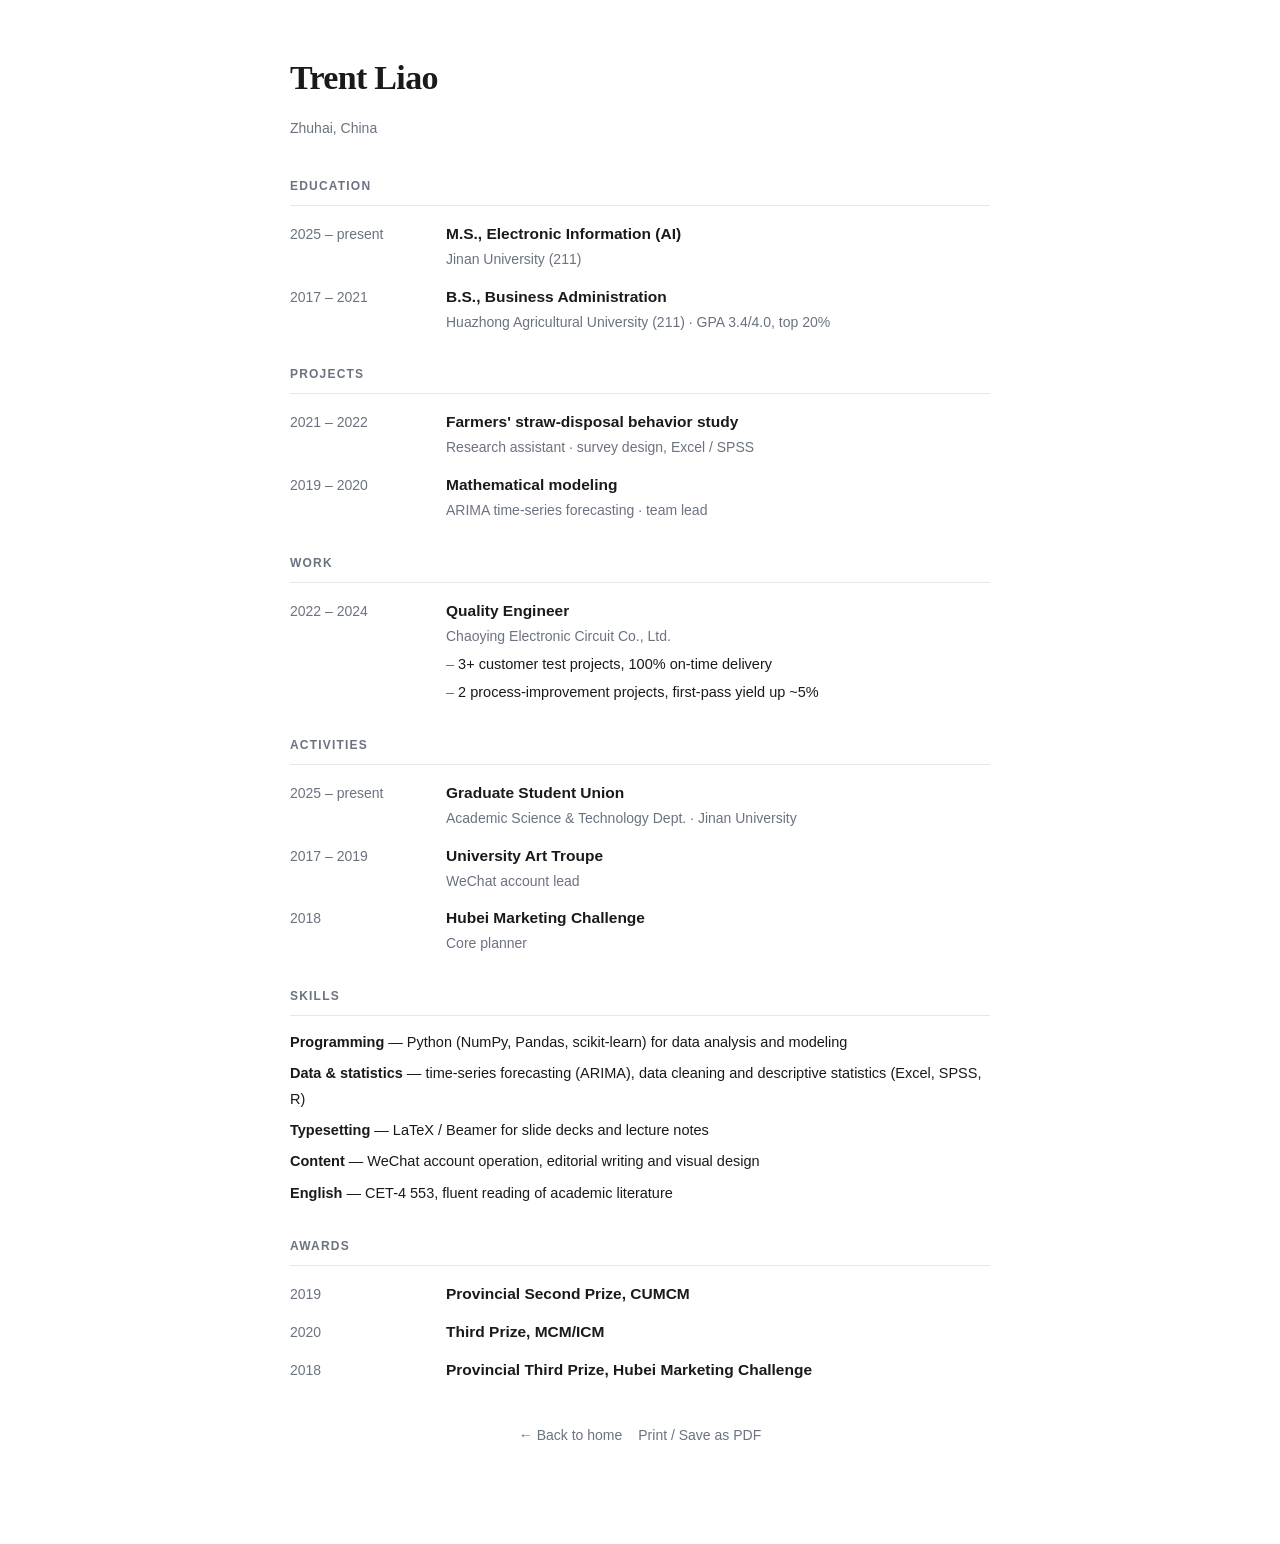
==== cv.html @ b4eb5b86 "Initial commit: personal homepage and CV" ====
<!DOCTYPE html>
<html lang="en">
<head>
  <meta charset="UTF-8" />
  <meta name="viewport" content="width=device-width, initial-scale=1.0" />
  <title>Trent Liao · CV</title>
  <link rel="icon" href="data:image/svg+xml,<svg xmlns='http://www.w3.org/2000/svg' viewBox='0 0 100 100'><text y='.9em' font-size='90'>🔥</text></svg>" />
  <link rel="stylesheet" href="style.css" />
  <style>
    /* CV：极简、流水账式记录，只用分隔线与两栏对齐 */
    .cv-wrap { padding: 48px 24px 96px; }
    .cv-page { max-width: 700px; margin: 0 auto; }

    .cv-header { margin-bottom: 36px; }
    .cv-header h1 { font-family: var(--font-serif); font-size: 34px; font-weight: 700; letter-spacing: -0.02em; }
    .cv-contact { margin-top: 8px; color: var(--muted); font-size: 14px; }

    .cv-section { margin-bottom: 30px; }
    .cv-section h2 {
      font-family: var(--font-sans);
      font-size: 12px;
      font-weight: 600;
      letter-spacing: 0.1em;
      text-transform: uppercase;
      color: var(--muted);
      border-bottom: 1px solid var(--border);
      padding-bottom: 8px;
      margin-bottom: 14px;
    }

    .cv-item { display: flex; gap: 24px; margin-bottom: 11px; }
    .cv-item:last-child { margin-bottom: 0; }
    .cv-item-date { flex: 0 0 132px; color: var(--muted); font-size: 14px; padding-top: 2px; }
    .cv-item-body { flex: 1; min-width: 0; }
    .cv-item-title { font-weight: 600; font-size: 15.5px; }
    .cv-item-place { color: var(--muted); font-size: 14px; }
    .cv-item ul { list-style: none; margin-top: 4px; }
    .cv-item li { font-size: 14.5px; }
    .cv-item li + li { margin-top: 2px; }
    .cv-item li::before { content: "–  "; color: var(--muted); }

    .cv-skill { list-style: none; font-size: 14.5px; }
    .cv-skill li + li { margin-top: 6px; }

    .cv-tools { display: flex; gap: 16px; justify-content: center; margin-top: 40px; }
    .cv-tools a { font-size: 14px; color: var(--muted); }
    .cv-tools a:hover { color: var(--accent); text-decoration: none; }

    @media (max-width: 640px) {
      .cv-item { flex-direction: column; gap: 2px; }
      .cv-item-date { flex: none; }
    }

    @media print {
      .cv-tools { display: none; }
    }
  </style>
</head>
<body>

  <div class="cv-wrap">
    <div class="cv-page">
      <header class="cv-header">
        <h1>Trent Liao</h1>
        <p class="cv-contact">Zhuhai, China</p>
      </header>

      <section class="cv-section">
        <h2>Education</h2>
        <div class="cv-item">
          <div class="cv-item-date">2025 – present</div>
          <div class="cv-item-body">
            <div class="cv-item-title">M.S., Electronic Information (AI)</div>
            <div class="cv-item-place">Jinan University (211)</div>
          </div>
        </div>
        <div class="cv-item">
          <div class="cv-item-date">2017 – 2021</div>
          <div class="cv-item-body">
            <div class="cv-item-title">B.S., Business Administration</div>
            <div class="cv-item-place">Huazhong Agricultural University (211) · GPA 3.4/4.0, top 20%</div>
          </div>
        </div>
      </section>

      <section class="cv-section">
        <h2>Projects</h2>
        <div class="cv-item">
          <div class="cv-item-date">2021 – 2022</div>
          <div class="cv-item-body">
            <div class="cv-item-title">Farmers' straw-disposal behavior study</div>
            <div class="cv-item-place">Research assistant · survey design, Excel / SPSS</div>
          </div>
        </div>
        <div class="cv-item">
          <div class="cv-item-date">2019 – 2020</div>
          <div class="cv-item-body">
            <div class="cv-item-title">Mathematical modeling</div>
            <div class="cv-item-place">ARIMA time-series forecasting · team lead</div>
          </div>
        </div>
      </section>

      <section class="cv-section">
        <h2>Work</h2>
        <div class="cv-item">
          <div class="cv-item-date">2022 – 2024</div>
          <div class="cv-item-body">
            <div class="cv-item-title">Quality Engineer</div>
            <div class="cv-item-place">Chaoying Electronic Circuit Co., Ltd.</div>
            <ul>
              <li>3+ customer test projects, 100% on-time delivery</li>
              <li>2 process-improvement projects, first-pass yield up ~5%</li>
            </ul>
          </div>
        </div>
      </section>

      <section class="cv-section">
        <h2>Activities</h2>
        <div class="cv-item">
          <div class="cv-item-date">2025 – present</div>
          <div class="cv-item-body">
            <div class="cv-item-title">Graduate Student Union</div>
            <div class="cv-item-place">Academic Science &amp; Technology Dept. · Jinan University</div>
          </div>
        </div>
        <div class="cv-item">
          <div class="cv-item-date">2017 – 2019</div>
          <div class="cv-item-body">
            <div class="cv-item-title">University Art Troupe</div>
            <div class="cv-item-place">WeChat account lead</div>
          </div>
        </div>
        <div class="cv-item">
          <div class="cv-item-date">2018</div>
          <div class="cv-item-body">
            <div class="cv-item-title">Hubei Marketing Challenge</div>
            <div class="cv-item-place">Core planner</div>
          </div>
        </div>
      </section>

      <section class="cv-section">
        <h2>Skills</h2>
        <ul class="cv-skill">
          <li><b>Programming</b> — Python (NumPy, Pandas, scikit-learn) for data analysis and modeling</li>
          <li><b>Data &amp; statistics</b> — time-series forecasting (ARIMA), data cleaning and descriptive statistics (Excel, SPSS, R)</li>
          <li><b>Typesetting</b> — LaTeX / Beamer for slide decks and lecture notes</li>
          <li><b>Content</b> — WeChat account operation, editorial writing and visual design</li>
          <li><b>English</b> — CET-4 553, fluent reading of academic literature</li>
        </ul>
      </section>

      <section class="cv-section">
        <h2>Awards</h2>
        <div class="cv-item">
          <div class="cv-item-date">2019</div>
          <div class="cv-item-body">
            <div class="cv-item-title">Provincial Second Prize, CUMCM</div>
          </div>
        </div>
        <div class="cv-item">
          <div class="cv-item-date">2020</div>
          <div class="cv-item-body">
            <div class="cv-item-title">Third Prize, MCM/ICM</div>
          </div>
        </div>
        <div class="cv-item">
          <div class="cv-item-date">2018</div>
          <div class="cv-item-body">
            <div class="cv-item-title">Provincial Third Prize, Hubei Marketing Challenge</div>
          </div>
        </div>
      </section>
    </div>

    <div class="cv-tools">
      <a href="index.html">← Back to home</a>
      <a href="#" onclick="window.print(); return false;">Print / Save as PDF</a>
    </div>
  </div>

</body>
</html>
---- style.css ----
/* ============================================================
   个人主页样式 · 极简学术风
   想改颜色：改下面 :root 里的 --accent 等变量即可
   ============================================================ */

:root {
  --bg: #ffffff;
  --nav-bg: rgba(255, 255, 255, 0.9);
  --bg-soft: #f7f8fa;
  --text: #1a1a1a;
  --muted: #6b7280;
  --border: #e5e7eb;
  --accent: #1e40af;        /* 强调色（链接、下划线、图标悬停） */
  --accent-soft: #eef2ff;   /* 强调色的浅色版（悬停背景） */
  --font-sans: -apple-system, BlinkMacSystemFont, "Segoe UI", "Helvetica Neue",
    Arial, "PingFang SC", "Microsoft YaHei", sans-serif;
  /* 衬线字体：标题/名字用，和正文形成对比（参考 al-folio 的 Roboto Slab） */
  --font-serif: "EB Garamond", "Charter", "Iowan Old Style", Georgia, "Songti SC",
    "Noto Serif SC", "Source Han Serif SC", serif;
  --font-mono: "SF Mono", ui-monospace, Menlo, Consolas, monospace;
  --maxw: 880px;
  --measure: 78ch;   /* 正文每行最大字符数（阅读舒适线宽，放宽一些） */
  --radius: 12px;
}

/* 深色模式配色：切换按钮给 <html> 加 data-theme="dark" 后生效 */
[data-theme="dark"] {
  --bg: #0f172a;
  --nav-bg: rgba(15, 23, 42, 0.9);
  --bg-soft: #1e293b;
  --text: #e2e8f0;
  --muted: #94a3b8;
  --border: #334155;
  --accent: #8ab4f8;
  --accent-soft: #1e2f4a;
}

* { box-sizing: border-box; margin: 0; padding: 0; }

html { scroll-behavior: smooth; }

body {
  font-family: var(--font-sans);
  font-size: 16px;
  color: var(--text);
  background: var(--bg);
  line-height: 1.75;
  -webkit-font-smoothing: antialiased;
  text-rendering: optimizeLegibility;
}

a { color: var(--accent); text-decoration: none; }
a:hover { text-decoration: underline; }

/* 重点文字加强：加粗 + 强调色（用于自我介绍里的关键词） */
strong { font-weight: 600; color: var(--accent); }

/* 标题统一用衬线字体，与正文形成对比 */
h1, h2, h3 { font-family: var(--font-serif); text-rendering: optimizeLegibility; }

.container { max-width: var(--maxw); margin: 0 auto; padding: 0 24px; }

/* ============ 顶部导航 ============ */
.navbar {
  position: sticky;
  top: 0;
  z-index: 10;
  background: var(--nav-bg);
  backdrop-filter: blur(8px);
  border-bottom: 1px solid var(--border);
}
.nav-inner {
  display: flex;
  align-items: center;
  justify-content: flex-end;
  height: 60px;
}

.nav-links { list-style: none; display: flex; gap: 26px; }
.nav-links a { color: var(--text); font-size: 14.5px; letter-spacing: 0.01em; }
.nav-links a:hover { color: var(--accent); text-decoration: none; }

/* 右侧组合：导航链接 + 主题切换 + 汉堡按钮 */
.nav-right { display: flex; align-items: center; gap: 18px; }

/* 深色模式切换按钮（太阳/月亮） */
.theme-toggle {
  background: none;
  border: none;
  cursor: pointer;
  color: var(--text);
  padding: 4px;
  display: inline-flex;
  align-items: center;
  justify-content: center;
}
.theme-toggle svg { width: 20px; height: 20px; fill: currentColor; }
.theme-toggle .icon-sun { display: none; }
[data-theme="dark"] .theme-toggle .icon-sun { display: block; }
[data-theme="dark"] .theme-toggle .icon-moon { display: none; }

/* 移动端菜单按钮（桌面隐藏） */
.nav-toggle {
  display: none;
  flex-direction: column;
  gap: 5px;
  background: none;
  border: none;
  cursor: pointer;
  padding: 4px;
}
.nav-toggle span {
  width: 22px; height: 2px;
  background: var(--text);
  transition: transform 0.2s ease, opacity 0.2s ease;
}

/* ============ 自我介绍（About）头部 ============ */
.about-head {
  display: flex;
  align-items: center;
  gap: 36px;
  margin-bottom: 28px;
}
.about-intro h1 {
  font-size: 46px;
  font-weight: 700;
  letter-spacing: -0.03em;
  line-height: 1.08;
  margin-bottom: 10px;
}
.about-tagline {
  font-family: var(--font-serif);
  font-size: 20px;
  letter-spacing: -0.01em;
  color: var(--muted);
  margin-bottom: 22px;
}
.about-body p { max-width: var(--measure); }
.about-body p + p { margin-top: 18px; }
.about-body .reading { font-size: 14.5px; color: var(--muted); }
.about-body .reading em { color: var(--text); }

/* 圆形社交图标按钮 */
.social { display: flex; gap: 14px; }
.social-link {
  width: 42px;
  height: 42px;
  display: inline-flex;
  align-items: center;
  justify-content: center;
  border: 1px solid var(--border);
  border-radius: 50%;
  color: var(--text);
  transition: color 0.15s ease, border-color 0.15s ease, transform 0.15s ease;
}
.social-link:hover {
  border-color: var(--accent);
  color: var(--accent);
  transform: translateY(-2px);
  text-decoration: none;
}
.social-link svg { width: 20px; height: 20px; fill: currentColor; }

/* 头像占位圆形 */
.avatar {
  flex-shrink: 0;
  width: 132px;
  height: 132px;
  border-radius: 50%;
  background: var(--accent-soft);
  color: var(--accent);
  display: flex;
  align-items: center;
  justify-content: center;
  font-size: 28px;
  font-weight: 600;
  border: 1px solid var(--border);
  box-shadow: 0 4px 20px rgba(0, 0, 0, 0.08);
}
.avatar-img {
  width: 100%; height: 100%;
  border-radius: 50%;
  object-fit: cover;
  display: block;
}

/* ============ 章节通用 ============ */
main section { padding: 88px 0; scroll-margin-top: 84px; }
main section + section { border-top: 1px solid var(--border); }
.section-label {
  font-family: var(--font-mono);
  font-size: 13px;
  color: var(--accent);
  letter-spacing: 0.12em;
  text-transform: uppercase;
  margin-bottom: 6px;
}
h2 { font-size: 28px; letter-spacing: -0.01em; margin-bottom: 20px; }

/* 主页章节标题下的强调色小横线（只作用于 <main> 里的 h2，不影响 CV 页） */
main h2 {
  font-size: 32px;
  position: relative;
  padding-bottom: 14px;
  margin-bottom: 26px;
}
main h2::after {
  content: "";
  position: absolute;
  left: 0; bottom: 0;
  width: 44px; height: 3px;
  background: var(--accent);
  border-radius: 2px;
}
.section-desc { color: var(--muted); margin-bottom: 12px; }
main section p { max-width: var(--measure); }

/* ============ 读书笔记 / Slides 列表（极简：只用分隔线，不用卡片框） ============ */
.entry-list { margin-top: 0; }
.entry {
  padding: 24px 0;
  border-bottom: 1px solid var(--border);
}
.entry:last-child { border-bottom: none; }
.entry-title { font-size: 20px; margin-bottom: 3px; }
.entry-meta { color: var(--muted); font-size: 13px; margin-bottom: 10px; }
.entry-text { font-size: 15.5px; }
.entry-links { margin-top: 12px; }
.entry-links a { font-size: 15px; margin-right: 14px; white-space: nowrap; }

/* ============ 滚动浮现动画 ============ */
/* 仅当 JS 可用时先隐藏再浮现；无 JS 或用户偏好减少动态时内容直接显示 */
.js .reveal {
  opacity: 0;
  transform: translateY(18px);
  transition: opacity 0.6s ease, transform 0.6s ease;
}
.js .reveal.in { opacity: 1; transform: none; }

/* 相邻条目轻微错开出现，更有节奏感 */
.entry-list .reveal:nth-child(2) { transition-delay: 0.07s; }
.entry-list .reveal:nth-child(3) { transition-delay: 0.14s; }
.about-body.reveal { transition-delay: 0.1s; }

@media (prefers-reduced-motion: reduce) {
  .js .reveal { opacity: 1; transform: none; transition: none; }
}

/* ============ 页脚 ============ */
footer { border-top: 1px solid var(--border); padding: 36px 0; }
.footer-inner {
  display: flex;
  align-items: center;
  justify-content: space-between;
  color: var(--muted);
  font-size: 14px;
}
.footer-links { display: flex; gap: 18px; }

/* ============ 选中文字 & 键盘焦点 ============ */
::selection { background: var(--accent); color: var(--bg); }
a:focus-visible,
button:focus-visible {
  outline: 2px solid var(--accent);
  outline-offset: 2px;
  border-radius: 4px;
}

/* ============ 响应式（手机） ============ */
@media (max-width: 640px) {
  .about-head { flex-direction: column; align-items: flex-start; gap: 24px; }
  .about-intro h1 { font-size: 36px; }

  .nav-toggle { display: flex; }
  .nav-links {
    display: none;
    position: absolute;
    top: 60px; left: 0; right: 0;
    flex-direction: column;
    gap: 0;
    background: var(--bg);
    border-bottom: 1px solid var(--border);
    padding: 8px 24px 16px;
  }
  .nav-links.open { display: flex; }
  .nav-links li { padding: 10px 0; }

  .entry-links a { margin-right: 12px; }

  .footer-inner { flex-direction: column; gap: 8px; align-items: flex-start; }
}
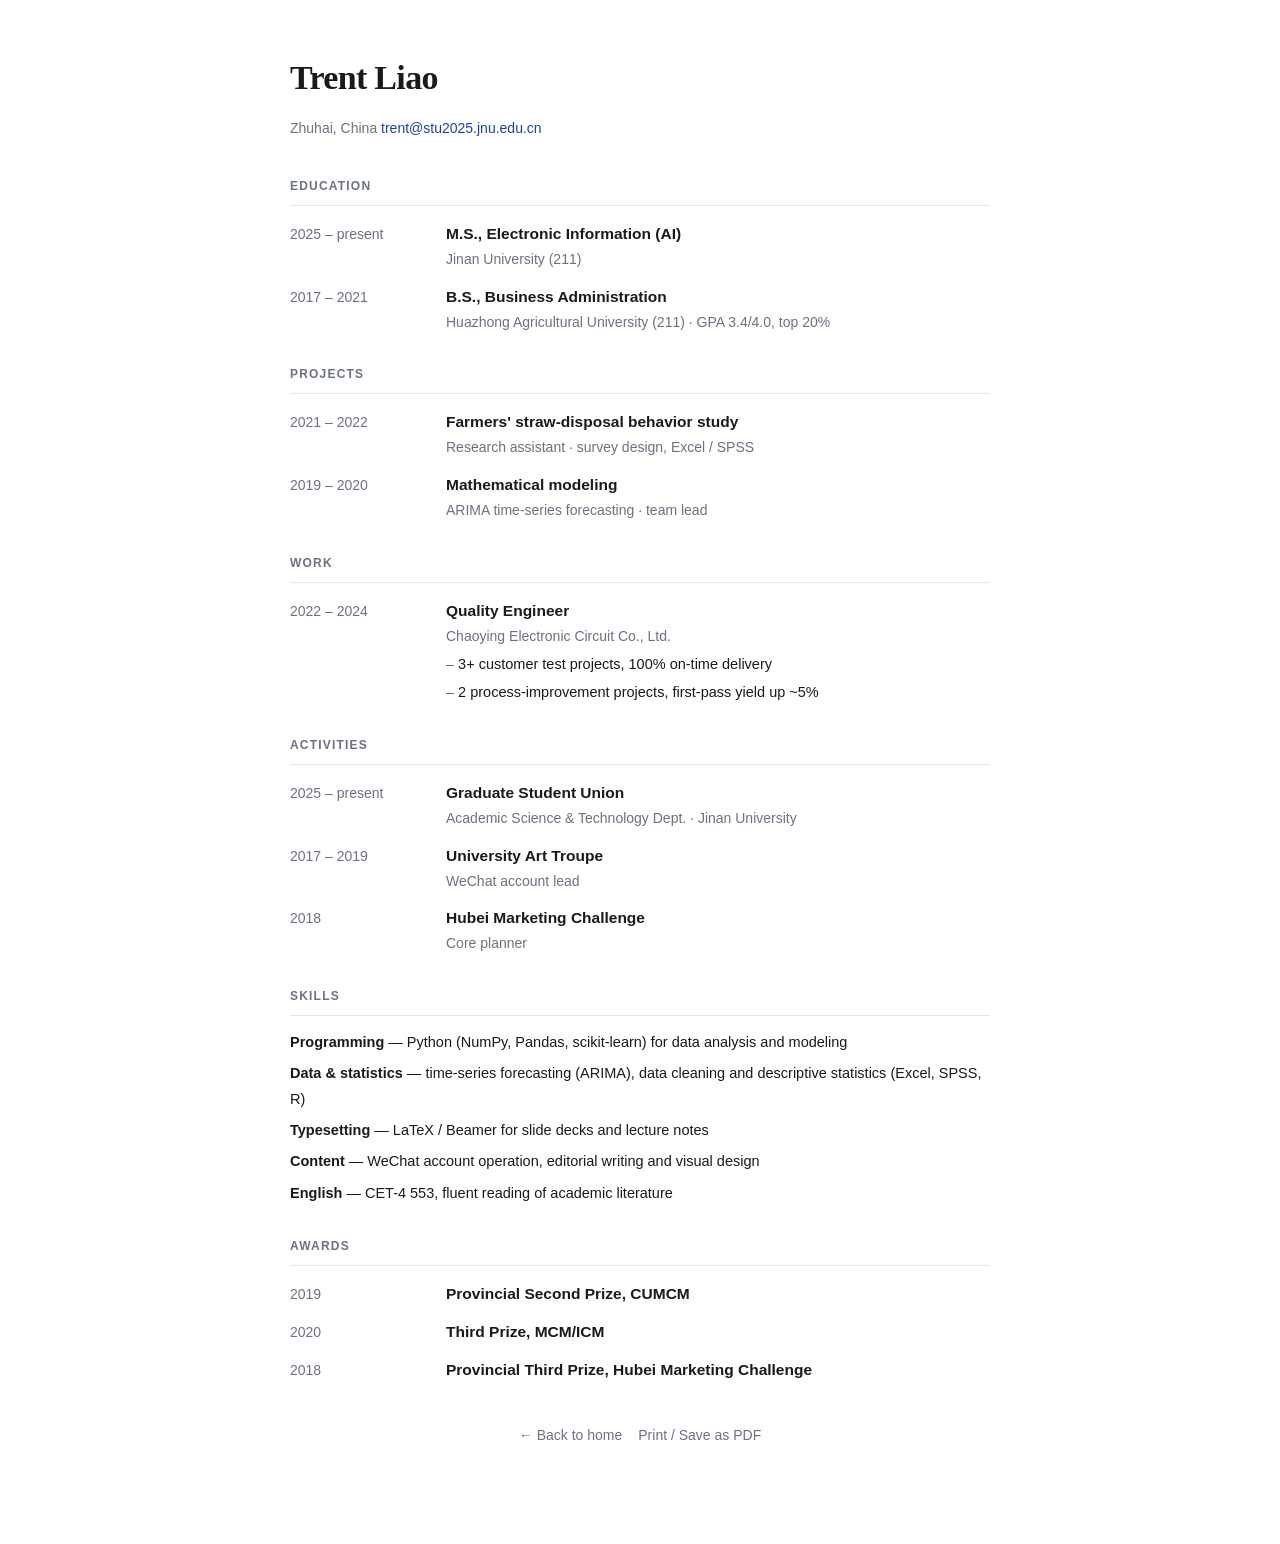
==== commit ad46e9de: "fix: correct email address and show it on CV" ====
--- a/cv.html
+++ b/cv.html
@@ -62,7 +62,7 @@
     <div class="cv-page">
       <header class="cv-header">
         <h1>Trent Liao</h1>
-        <p class="cv-contact">Zhuhai, China</p>
+        <p class="cv-contact">Zhuhai, China <a href="mailto:trent@stu2025.jnu.edu.cn">trent@stu2025.jnu.edu.cn</a></p>
       </header>
 
       <section class="cv-section">
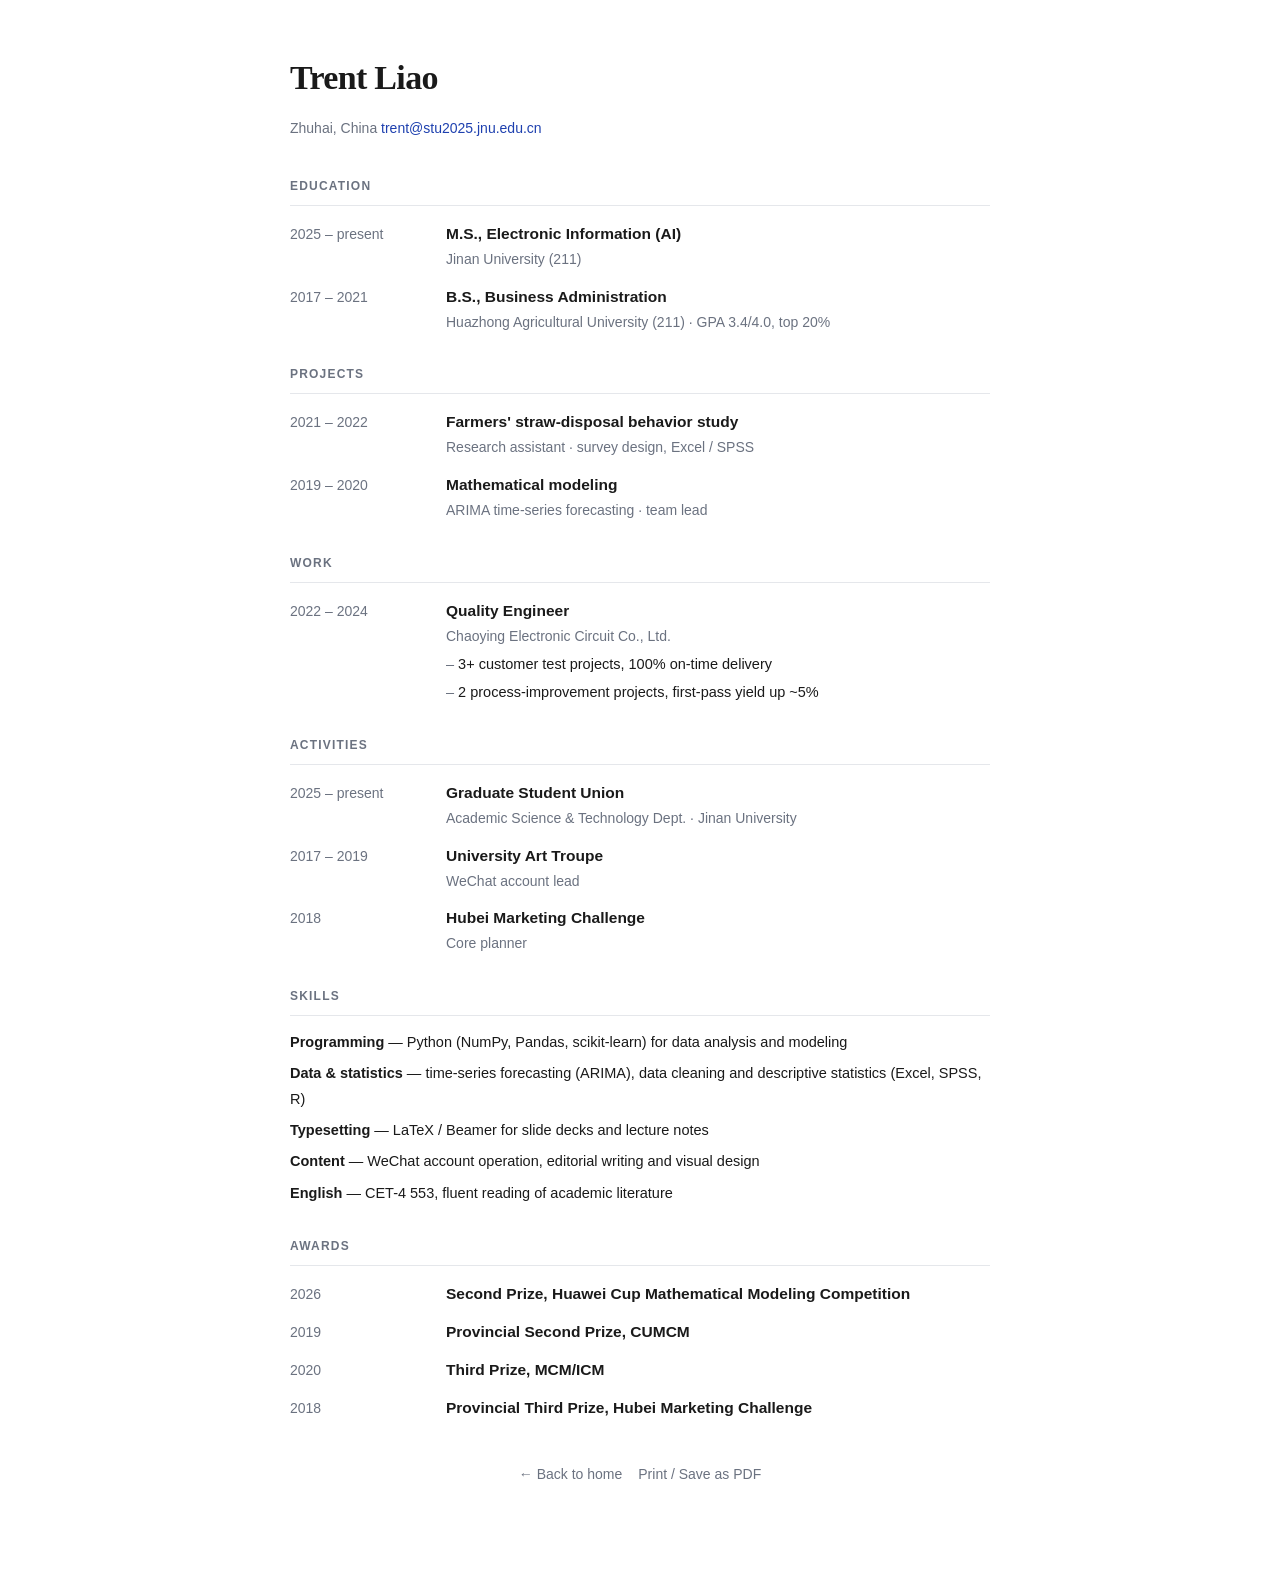
==== commit f093d1b8: "CV: add Huawei Cup Mathematical Modeling Competition Second Prize" ====
--- a/cv.html
+++ b/cv.html
@@ -3,6 +3,18 @@
 <head>
   <meta charset="UTF-8" />
   <meta name="viewport" content="width=device-width, initial-scale=1.0" />
+  <script>
+    // 尽早设置主题，避免刷新时闪白：优先已保存的选择，其次跟随系统
+    // 与 index.html 保持一致；本页不放切换按钮，主题由首页设置
+    (function () {
+      try {
+        var t = localStorage.getItem('theme');
+        if (t === 'dark' || (!t && window.matchMedia('(prefers-color-scheme: dark)').matches)) {
+          document.documentElement.setAttribute('data-theme', 'dark');
+        }
+      } catch (e) {}
+    })();
+  </script>
   <title>Trent Liao · CV</title>
   <link rel="icon" href="data:image/svg+xml,<svg xmlns='http://www.w3.org/2000/svg' viewBox='0 0 100 100'><text y='.9em' font-size='90'>🔥</text></svg>" />
   <link rel="stylesheet" href="style.css" />
@@ -52,6 +64,17 @@
     }
 
     @media print {
+      /* 屏幕显示跟随主题，但打印 / 另存 PDF 一律使用浅色，保证文字与背景可读 */
+      :root, [data-theme="dark"] {
+        --bg: #ffffff;
+        --nav-bg: #ffffff;
+        --bg-soft: #f7f8fa;
+        --text: #1a1a1a;
+        --muted: #6b7280;
+        --border: #e5e7eb;
+        --accent: #1e40af;
+        --accent-soft: #eef2ff;
+      }
       .cv-tools { display: none; }
     }
   </style>
@@ -155,6 +178,12 @@
       <section class="cv-section">
         <h2>Awards</h2>
         <div class="cv-item">
+          <div class="cv-item-date">2026</div>
+          <div class="cv-item-body">
+            <div class="cv-item-title">Second Prize, Huawei Cup Mathematical Modeling Competition</div>
+          </div>
+        </div>
+        <div class="cv-item">
           <div class="cv-item-date">2019</div>
           <div class="cv-item-body">
             <div class="cv-item-title">Provincial Second Prize, CUMCM</div>
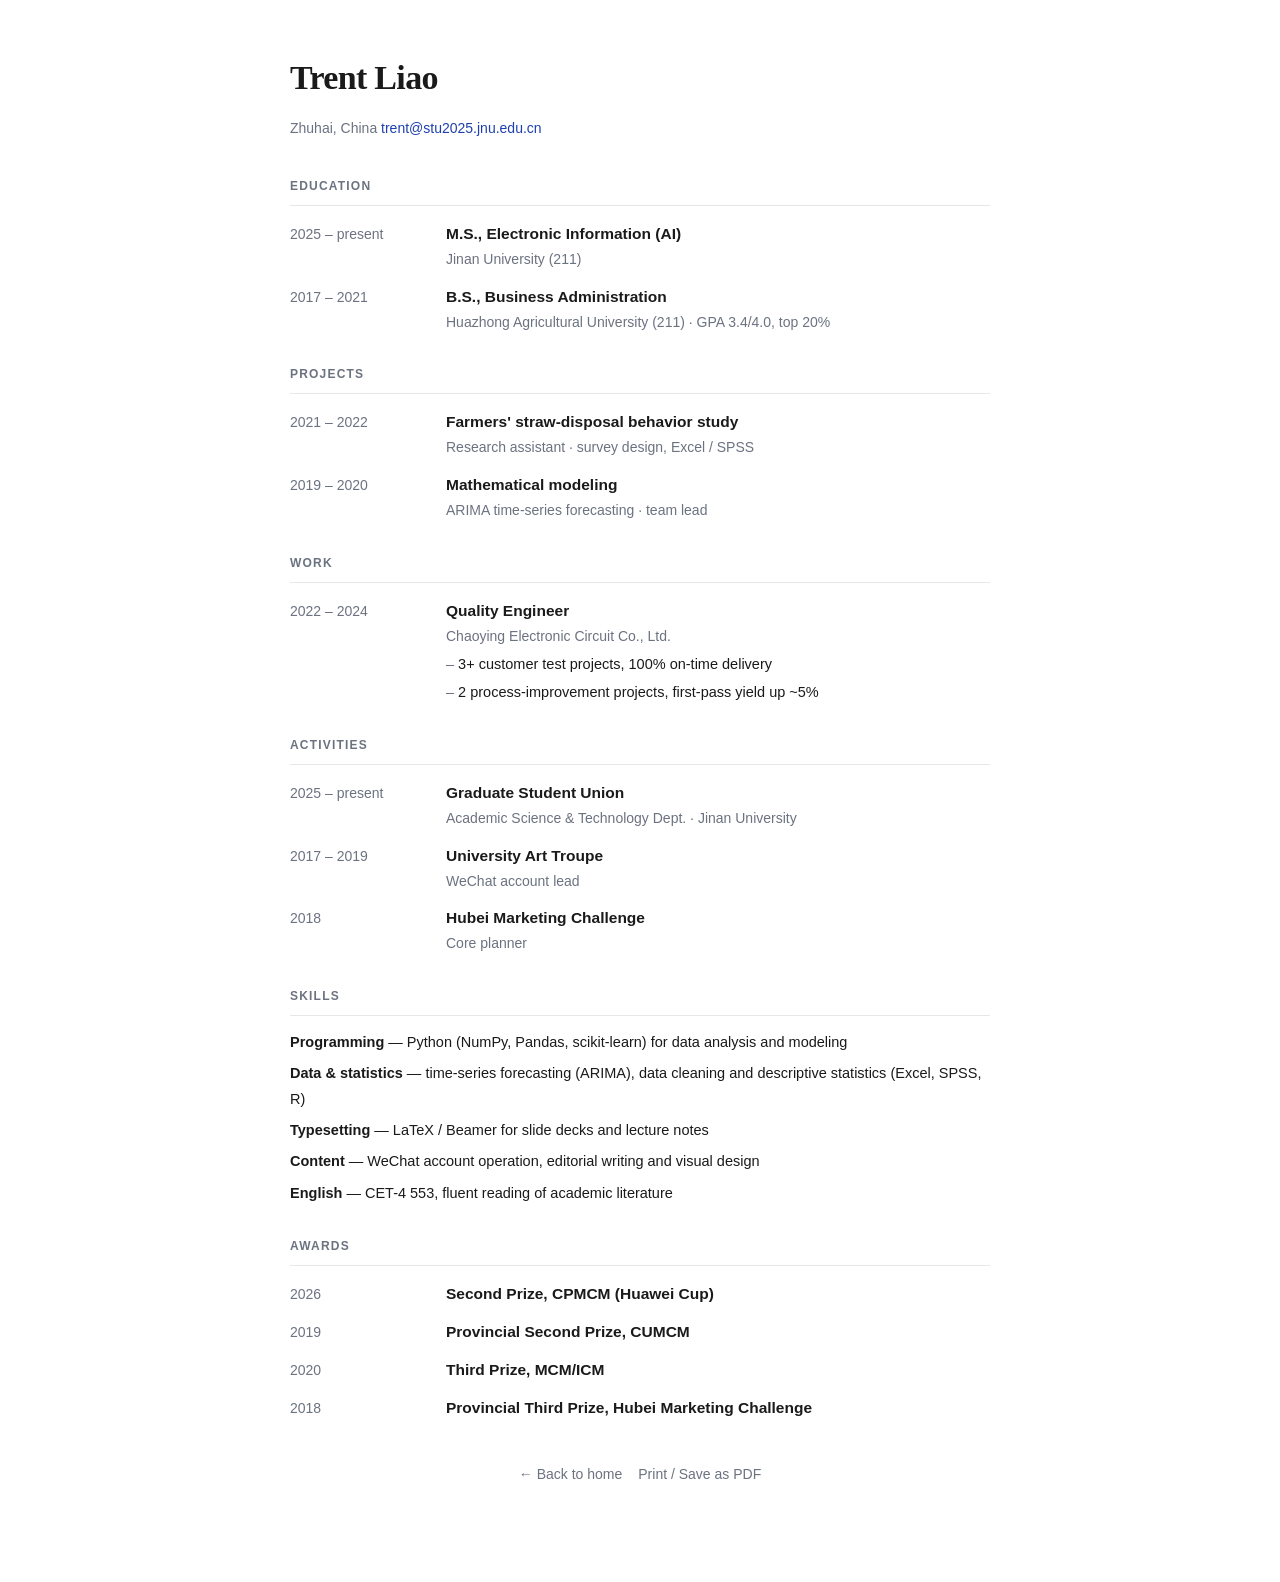
==== commit 185fddfc: "CV: use CPMCM abbreviation for Huawei Cup award" ====
--- a/cv.html
+++ b/cv.html
@@ -180,7 +180,7 @@
         <div class="cv-item">
           <div class="cv-item-date">2026</div>
           <div class="cv-item-body">
-            <div class="cv-item-title">Second Prize, Huawei Cup Mathematical Modeling Competition</div>
+            <div class="cv-item-title">Second Prize, CPMCM (Huawei Cup)</div>
           </div>
         </div>
         <div class="cv-item">
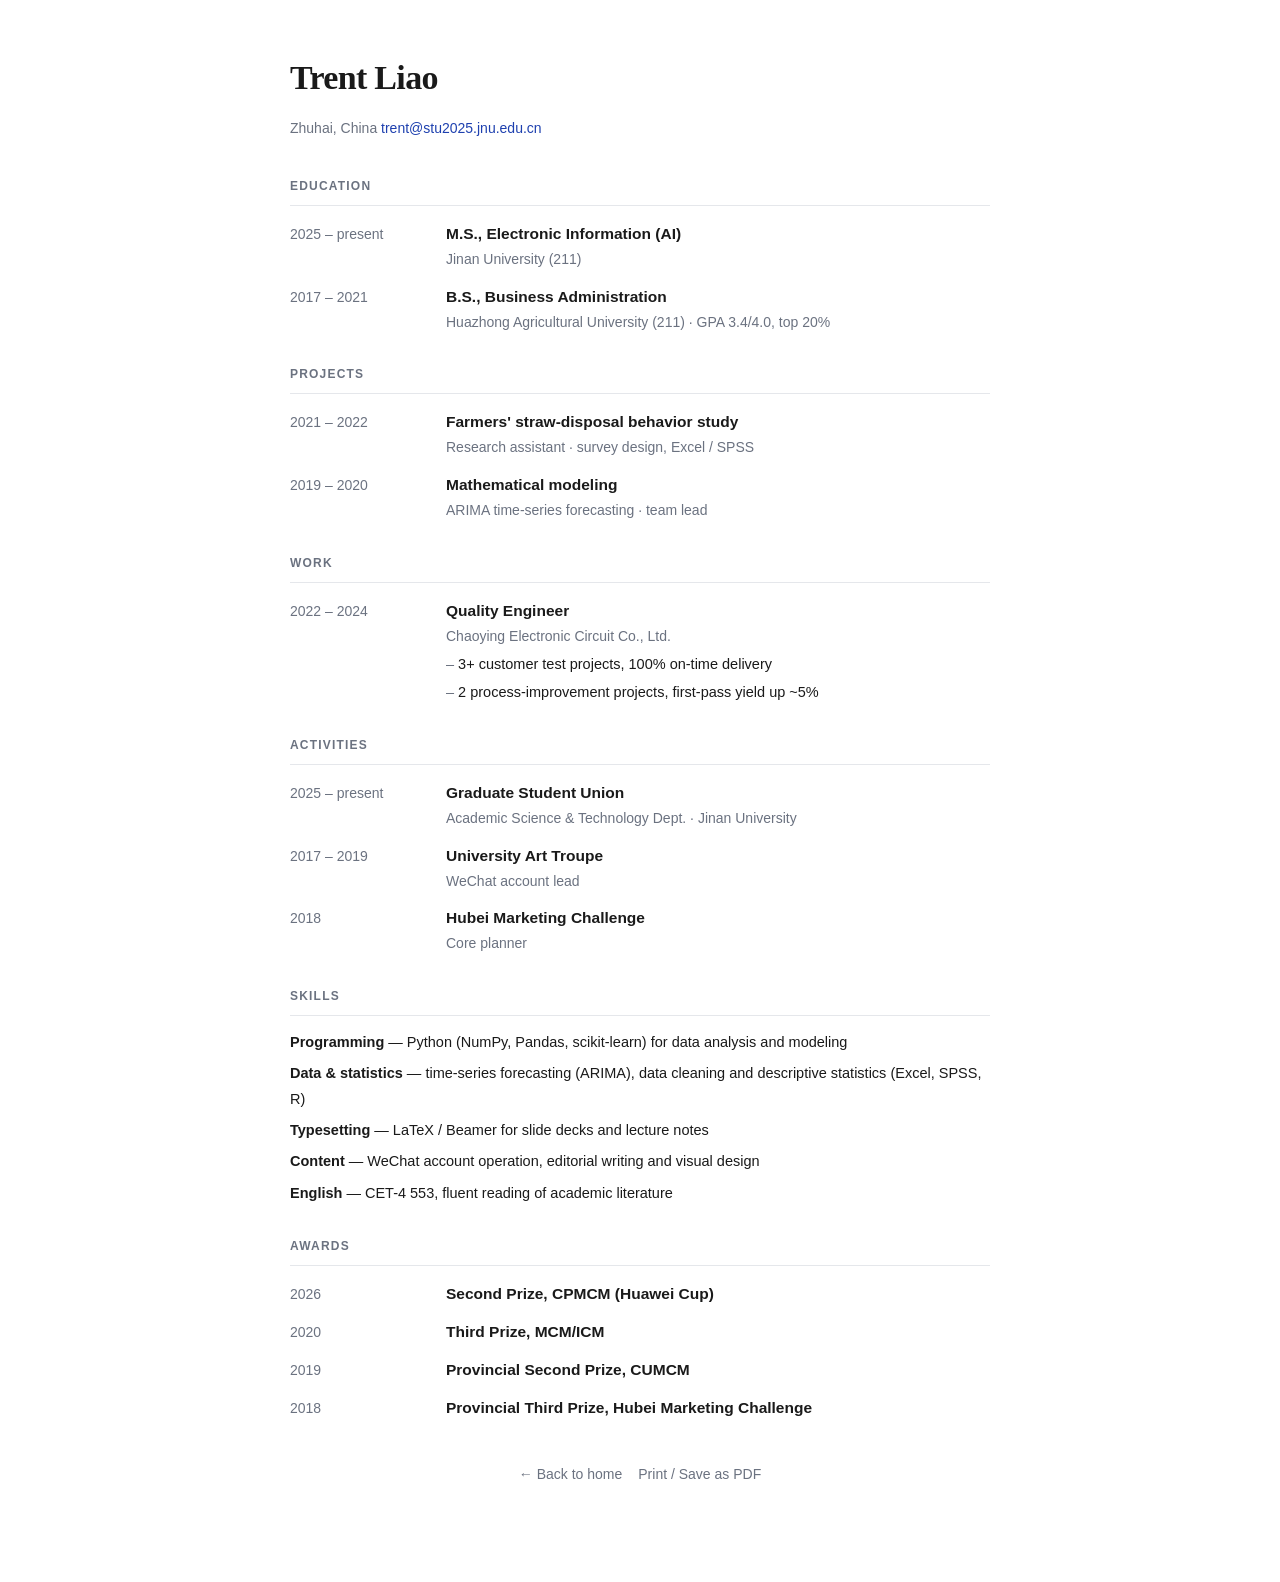
==== commit 3eb877ea: "CV: sort awards in reverse chronological order" ====
--- a/cv.html
+++ b/cv.html
@@ -184,15 +184,15 @@
           </div>
         </div>
         <div class="cv-item">
+          <div class="cv-item-date">2020</div>
+          <div class="cv-item-body">
+            <div class="cv-item-title">Third Prize, MCM/ICM</div>
+          </div>
+        </div>
+        <div class="cv-item">
           <div class="cv-item-date">2019</div>
           <div class="cv-item-body">
             <div class="cv-item-title">Provincial Second Prize, CUMCM</div>
-          </div>
-        </div>
-        <div class="cv-item">
-          <div class="cv-item-date">2020</div>
-          <div class="cv-item-body">
-            <div class="cv-item-title">Third Prize, MCM/ICM</div>
           </div>
         </div>
         <div class="cv-item">
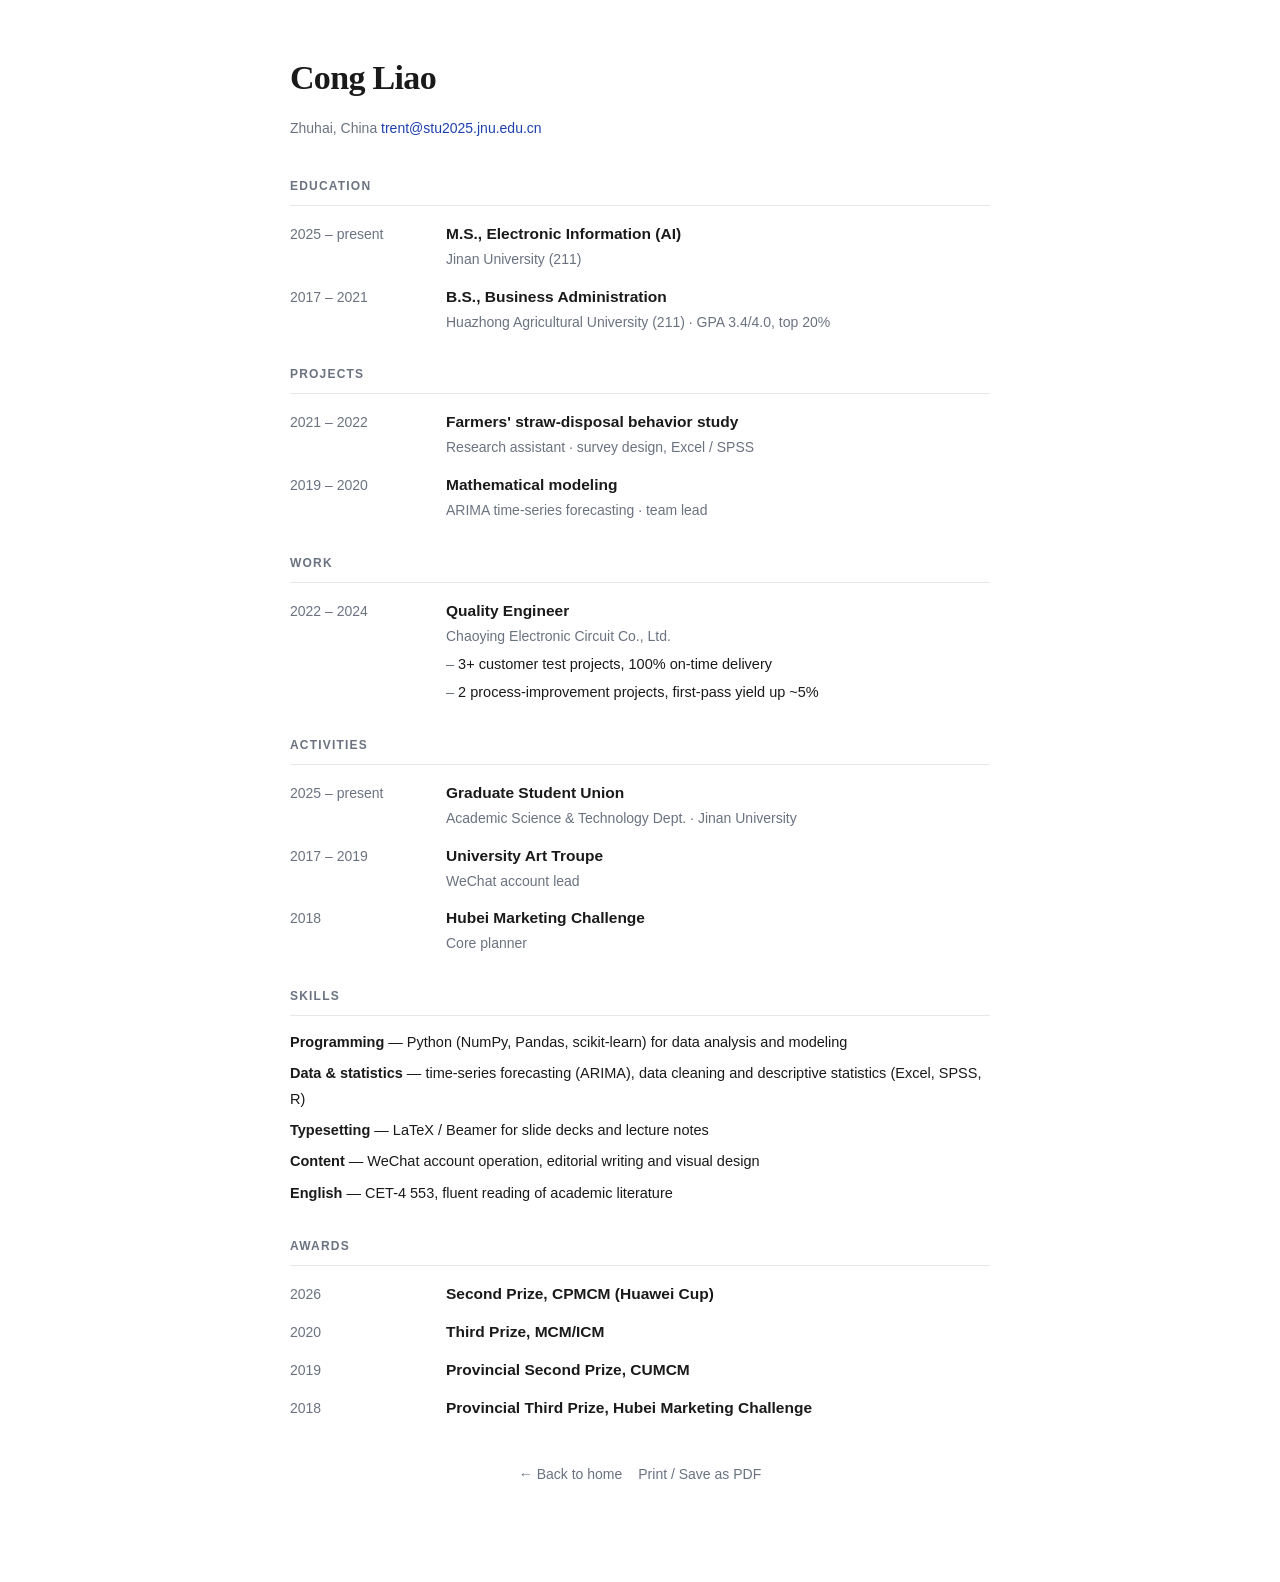
==== commit f0128e60: "Rename display name to Cong Liao" ====
--- a/cv.html
+++ b/cv.html
@@ -15,7 +15,7 @@
       } catch (e) {}
     })();
   </script>
-  <title>Trent Liao · CV</title>
+  <title>Cong Liao · CV</title>
   <link rel="icon" href="data:image/svg+xml,<svg xmlns='http://www.w3.org/2000/svg' viewBox='0 0 100 100'><text y='.9em' font-size='90'>🔥</text></svg>" />
   <link rel="stylesheet" href="style.css" />
   <style>
@@ -84,7 +84,7 @@
   <div class="cv-wrap">
     <div class="cv-page">
       <header class="cv-header">
-        <h1>Trent Liao</h1>
+        <h1>Cong Liao</h1>
         <p class="cv-contact">Zhuhai, China <a href="mailto:trent@stu2025.jnu.edu.cn">trent@stu2025.jnu.edu.cn</a></p>
       </header>
 
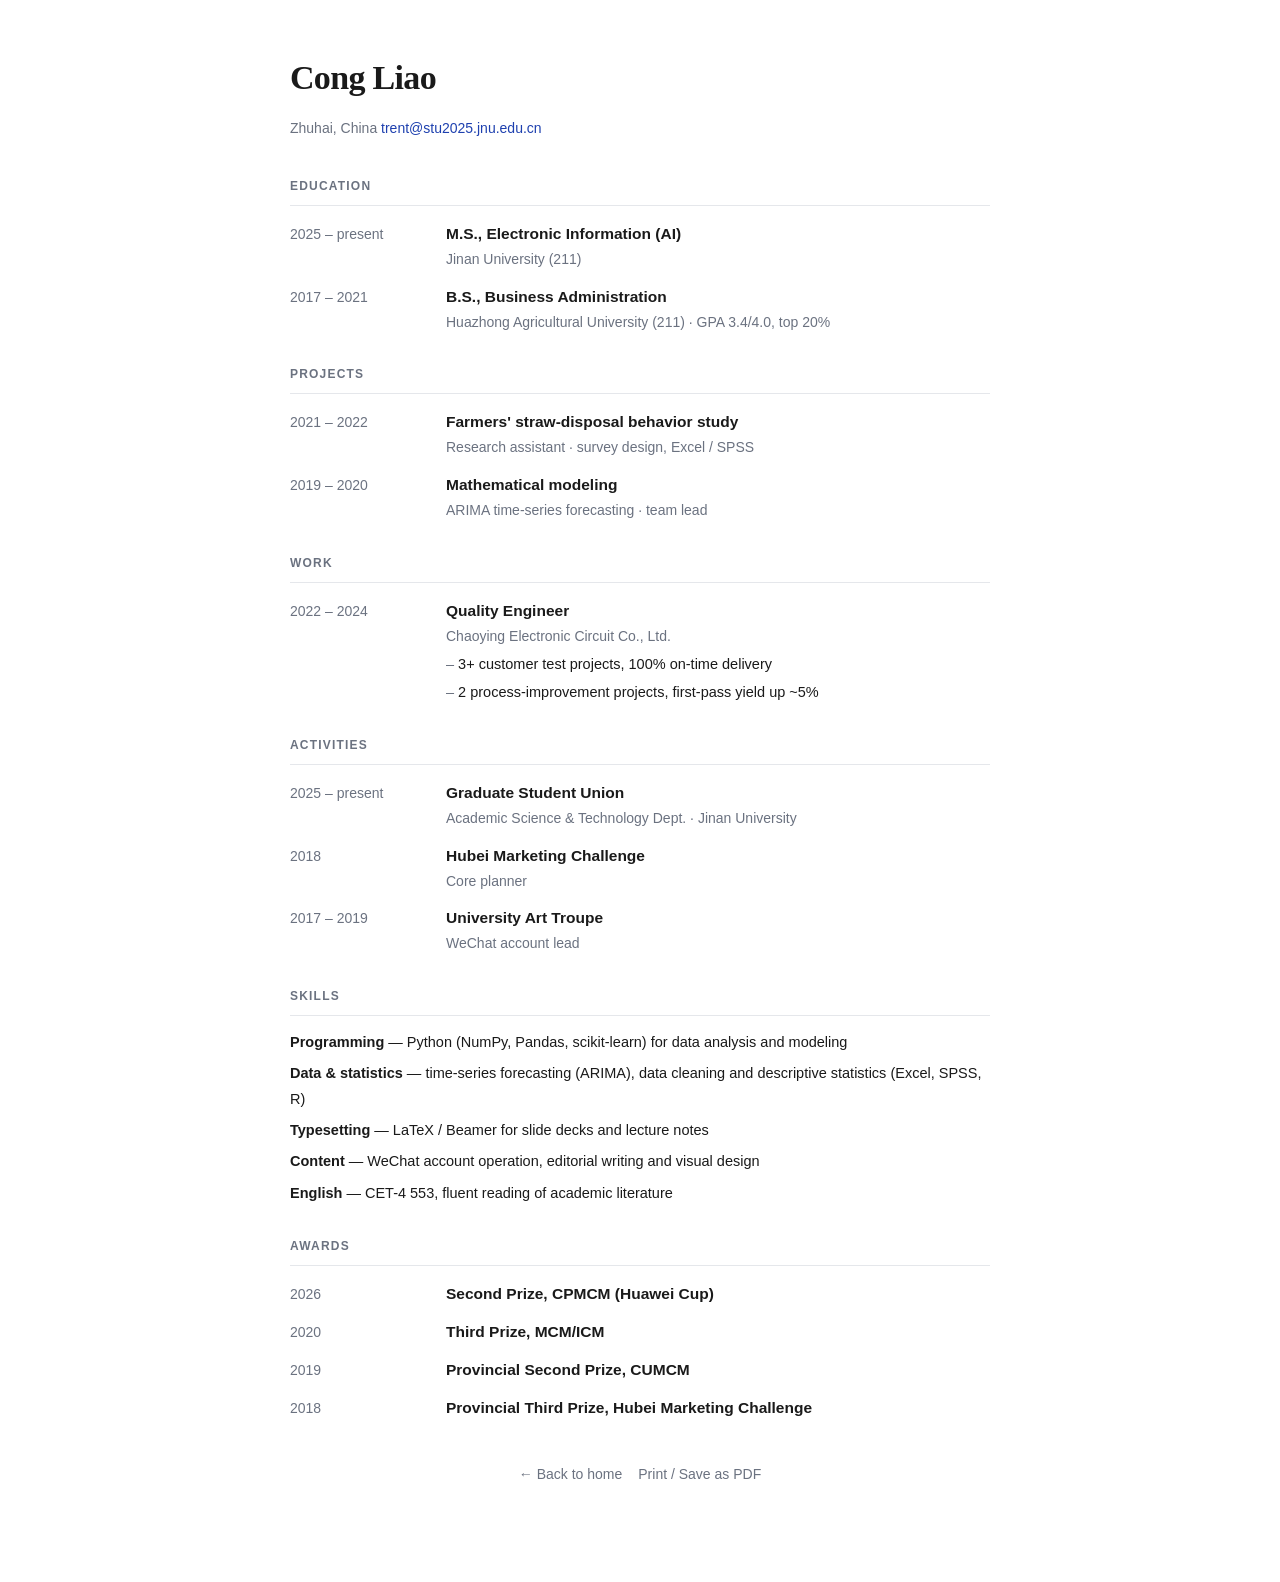
==== commit fd3d1a63: "CV: sort activities in reverse chronological order" ====
--- a/cv.html
+++ b/cv.html
@@ -149,17 +149,17 @@
           </div>
         </div>
         <div class="cv-item">
+          <div class="cv-item-date">2018</div>
+          <div class="cv-item-body">
+            <div class="cv-item-title">Hubei Marketing Challenge</div>
+            <div class="cv-item-place">Core planner</div>
+          </div>
+        </div>
+        <div class="cv-item">
           <div class="cv-item-date">2017 – 2019</div>
           <div class="cv-item-body">
             <div class="cv-item-title">University Art Troupe</div>
             <div class="cv-item-place">WeChat account lead</div>
-          </div>
-        </div>
-        <div class="cv-item">
-          <div class="cv-item-date">2018</div>
-          <div class="cv-item-body">
-            <div class="cv-item-title">Hubei Marketing Challenge</div>
-            <div class="cv-item-place">Core planner</div>
           </div>
         </div>
       </section>
